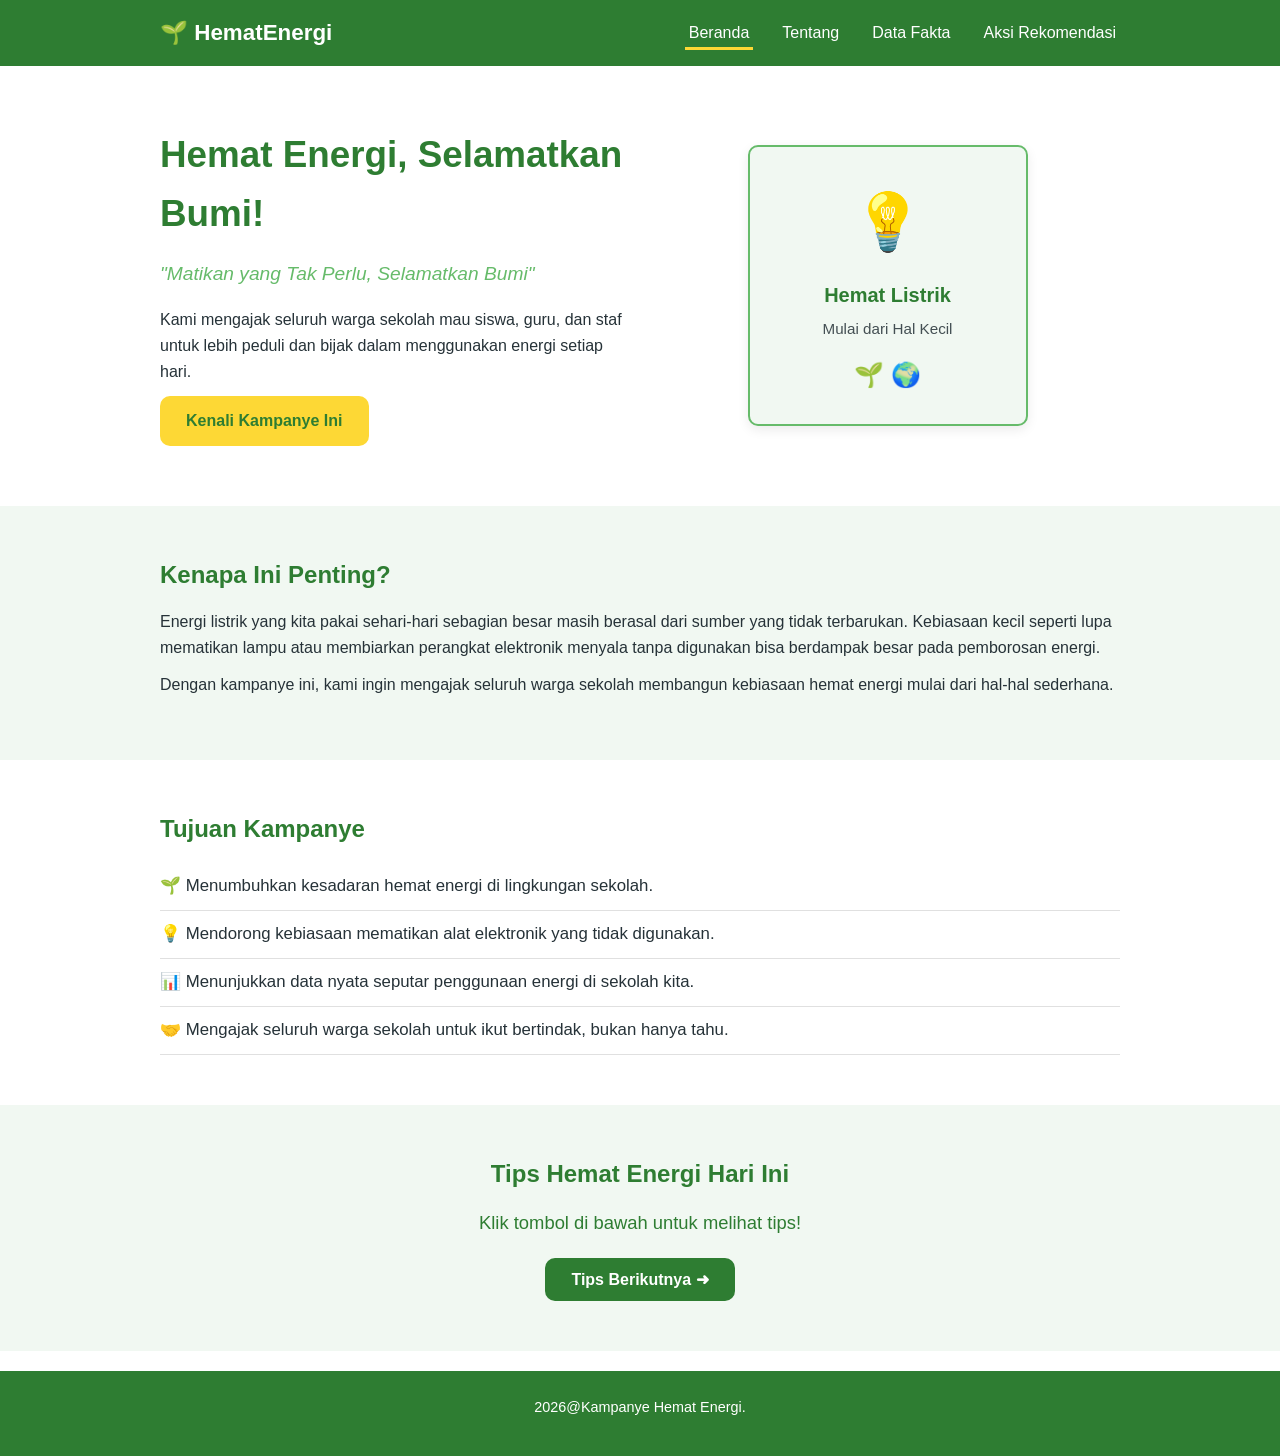
==== index.html @ 81aa2eb5 "fisrt commit" ====
<!DOCTYPE html>
<html lang="id">

<head>
    <meta charset="UTF-8">
    <meta name="viewport" content="width=device-width, initial-scale=1.0">
    <title>Hemat Energi, Selamatkan Bumi! | Beranda</title>
    <link rel="stylesheet" href="css/style.css">
</head>

<body>

    <header class="site-header">
        <div class="container header-inner">
            <a href="index.html" class="logo">🌱 HematEnergi</a>

            <button id="menuButton" class="menu-toggle" aria-label="Buka menu navigasi">
                ☰
            </button>

            <nav id="mainNav" class="main-nav">
                <ul>
                    <li><a href="index.html" class="active">Beranda</a></li>
                    <li><a href="tentang.html">Tentang</a></li>
                    <li><a href="#">Data Fakta</a></li>
                    <li><a href="#">Aksi Rekomendasi</a></li>
                </ul>
            </nav>
        </div>
    </header>

    <section class="hero container">
        <div class="hero-text">
            <h1>Hemat Energi, Selamatkan Bumi!</h1>
            <p class="tagline">"Matikan yang Tak Perlu, Selamatkan Bumi"</p>
            <p>
                Kami mengajak seluruh warga sekolah mau siswa, guru, dan staf 
                untuk lebih peduli dan bijak dalam menggunakan energi setiap hari.
            </p>
            <a href="tentang.html" class="btn-primary">Kenali Kampanye Ini</a>
        </div>

        <div class="hero-image">
            <div class="hero-badge-box">
                <div class="badge-icon">💡</div>
                <div class="badge-content">
                    <span class="badge-title">Hemat Listrik</span>
                    <span class="badge-sub">Mulai dari Hal Kecil</span>
                </div>
                <div class="badge-decoration">🌱 🌍</div>
            </div>
        </div>
    </section>

    <section class="section-block alt-bg">
        <div class="container">
            <h2>Kenapa Ini Penting?</h2>
            <p>
                Energi listrik yang kita pakai sehari-hari sebagian besar masih berasal dari
                sumber yang tidak terbarukan. Kebiasaan kecil seperti lupa mematikan lampu
                atau membiarkan perangkat elektronik menyala tanpa digunakan bisa berdampak
                besar pada pemborosan energi.
            </p>
            <p>
                Dengan kampanye ini, kami ingin mengajak seluruh warga sekolah membangun
                kebiasaan hemat energi mulai dari hal-hal sederhana.
            </p>
        </div>
    </section>

    <!-- Bagian Tujuan Kampanye -->
    <section class="section-block">
        <div class="container">
            <h2>Tujuan Kampanye</h2>
            <ul class="goal-list">
                <li>🌱 Menumbuhkan kesadaran hemat energi di lingkungan sekolah.</li>
                <li>💡 Mendorong kebiasaan mematikan alat elektronik yang tidak digunakan.</li>
                <li>📊 Menunjukkan data nyata seputar penggunaan energi di sekolah kita.</li>
                <li>🤝 Mengajak seluruh warga sekolah untuk ikut bertindak, bukan hanya tahu.</li>
            </ul>
        </div>
    </section>

    <section class="section-block alt-bg tips-section">
        <div class="container">
            <h2>Tips Hemat Energi Hari Ini</h2>
            <p id="tipText" class="tip-text">Klik tombol di bawah untuk melihat tips!</p>
            <button id="tipButton" class="btn-secondary">Tips Berikutnya ➜</button>
        </div>
    </section>


    <footer class="site-footer">
        <div class="container">
            <p><span id="currentYear"></span>@Kampanye Hemat Energi.</p>
        </div>
    </footer>

    <script src="js/script.js"></script>
</body>

</html>
---- css/style.css ----
:root {
  --color-primary: #2e7d32;
  --color-secondary: #66bb6a;
  --color-accent: #fdd835;
  --color-text: #263238;
  --color-bg: #ffffff;
  --color-bg-alt: #f1f8f2;
  --radius: 10px;
}

* {
  margin: 0;
  padding: 0;
  box-sizing: border-box;
}

body {
  font-family: 'Segoe UI', Verdana, Arial, sans-serif;
  color: var(--color-text);
  background-color: var(--color-bg);
  line-height: 1.6;
  transition: opacity 0.3s ease;
  animation: fadeIn 0.4s ease-in;
}

@keyframes fadeIn {
  from { opacity: 0; }
  to   { opacity: 1; }
}

body.fade-out {
  opacity: 0;
}

.container {
  max-width: 1000px;
  margin: 0 auto;
  padding: 0 20px;
}

h1, h2, h3 {
  color: var(--color-primary);
  margin-bottom: 15px;
}

p {
  margin-bottom: 12px;
}

a {
  color: var(--color-primary);
  text-decoration: none;
}

.site-header {
  background-color: var(--color-primary);
  padding: 15px 0;
  position: sticky;
  top: 0;
  z-index: 10;
}

.header-inner {
  display: flex;
  align-items: center;
  justify-content: space-between;
}

.logo {
  color: #ffffff;
  font-size: 1.4rem;
  font-weight: bold;
}

.main-nav ul {
  list-style: none;
  display: flex;
  gap: 25px;
}

.main-nav a {
  color: #ffffff;
  font-weight: 500;
  padding: 6px 4px;
  border-bottom: 3px solid transparent;
  transition: border-color 0.2s ease;
}

.main-nav a.active {
  border-bottom: 3px solid var(--color-accent);
}

.main-nav a:hover {
  border-bottom: 3px solid var(--color-accent);
}

.main-nav a.disabled {
  opacity: 0.5;
  cursor: not-allowed;
}

.menu-toggle {
  display: none;
  background: none;
  border: none;
  color: #ffffff;
  font-size: 1.6rem;
  cursor: pointer;
}

.btn-primary,
.btn-secondary {
  display: inline-block;
  padding: 12px 26px;
  border-radius: var(--radius);
  font-weight: bold;
  border: none;
  cursor: pointer;
  font-size: 1rem;
}

.btn-primary {
  background-color: var(--color-accent);
  color: var(--color-primary);
}

.btn-primary:hover {
  background-color: #fbc02d;
}

.btn-secondary {
  background-color: var(--color-primary);
  color: #ffffff;
}

.btn-secondary:hover {
  background-color: #1b5e20;
}

.hero {
  display: flex;
  align-items: center;
  justify-content: space-between;
  gap: 30px;
  padding: 60px 20px;
  flex-wrap: wrap;
}

.hero-text {
  flex: 1;
  min-width: 280px;
}

.hero-text h1 {
  font-size: 2.3rem;
}

.tagline {
  font-size: 1.2rem;
  font-style: italic;
  color: var(--color-secondary);
  margin-bottom: 18px;
}

.hero-image {
  flex: 1;
  min-width: 260px;
  display: flex;
  justify-content: center;
}

.hero-badge-box {
  background-color: var(--color-bg-alt);
  border: 2px solid var(--color-secondary);
  border-radius: var(--radius);
  padding: 30px 20px;
  text-align: center;
  box-shadow: 0 4px 12px rgba(0, 0, 0, 0.08);
  width: 100%;
  max-width: 280px;
}

.badge-icon {
  font-size: 3.5rem;
  margin-bottom: 12px;
}

.badge-title {
  display: block;
  font-size: 1.25rem;
  font-weight: bold;
  color: var(--color-primary);
  margin-bottom: 6px;
}

.badge-sub {
  display: block;
  font-size: 0.95rem;
  color: var(--color-text);
  opacity: 0.85;
}

.badge-decoration {
  font-size: 1.5rem;
  margin-top: 15px;
}

.section-block {
  padding: 50px 0;
}

.alt-bg {
  background-color: var(--color-bg-alt);
}

.page-title {
  background-color: var(--color-bg-alt);
  text-align: center;
}

.goal-list {
  list-style: none;
}

.goal-list li {
  padding: 10px 0;
  font-size: 1.05rem;
  border-bottom: 1px solid #e0e0e0;
}

.tips-section {
  text-align: center;
}

.tip-text {
  font-size: 1.15rem;
  font-weight: 500;
  min-height: 30px;
  margin-bottom: 20px;
  color: var(--color-primary);
}

.teaser {
  text-align: center;
}

.teaser-cards {
  display: flex;
  gap: 20px;
  justify-content: center;
  flex-wrap: wrap;
  margin-top: 25px;
}

.teaser-card {
  background-color: var(--color-bg-alt);
  border: 2px dashed var(--color-secondary);
  border-radius: var(--radius);
  padding: 25px;
  width: 260px;
}

.identity-table {
  width: 100%;
  border-collapse: collapse;
  margin-top: 10px;
}

.identity-table th,
.identity-table td {
  text-align: left;
  padding: 12px;
  border: 1px solid #dcdcdc;
}

.identity-table th {
  background-color: var(--color-bg-alt);
  width: 220px;
}

.site-footer {
  background-color: var(--color-primary);
  color: #ffffff;
  text-align: center;
  padding: 25px 0;
  margin-top: 20px;
  font-size: 0.9rem;
}

.site-footer a {
  color: var(--color-accent);
}

@media (max-width: 768px) {
  .menu-toggle {
    display: block;
  }

  .main-nav {
    width: 100%;
    display: none;
  }

  .main-nav.nav-open {
    display: block;
  }

  .main-nav ul {
    flex-direction: column;
    gap: 0;
    margin-top: 15px;
  }

  .main-nav li {
    border-top: 1px solid rgba(255, 255, 255, 0.2);
  }

  .main-nav a {
    display: block;
    padding: 12px 4px;
  }

  .hero {
    text-align: center;
    flex-direction: column-reverse;
  }
}
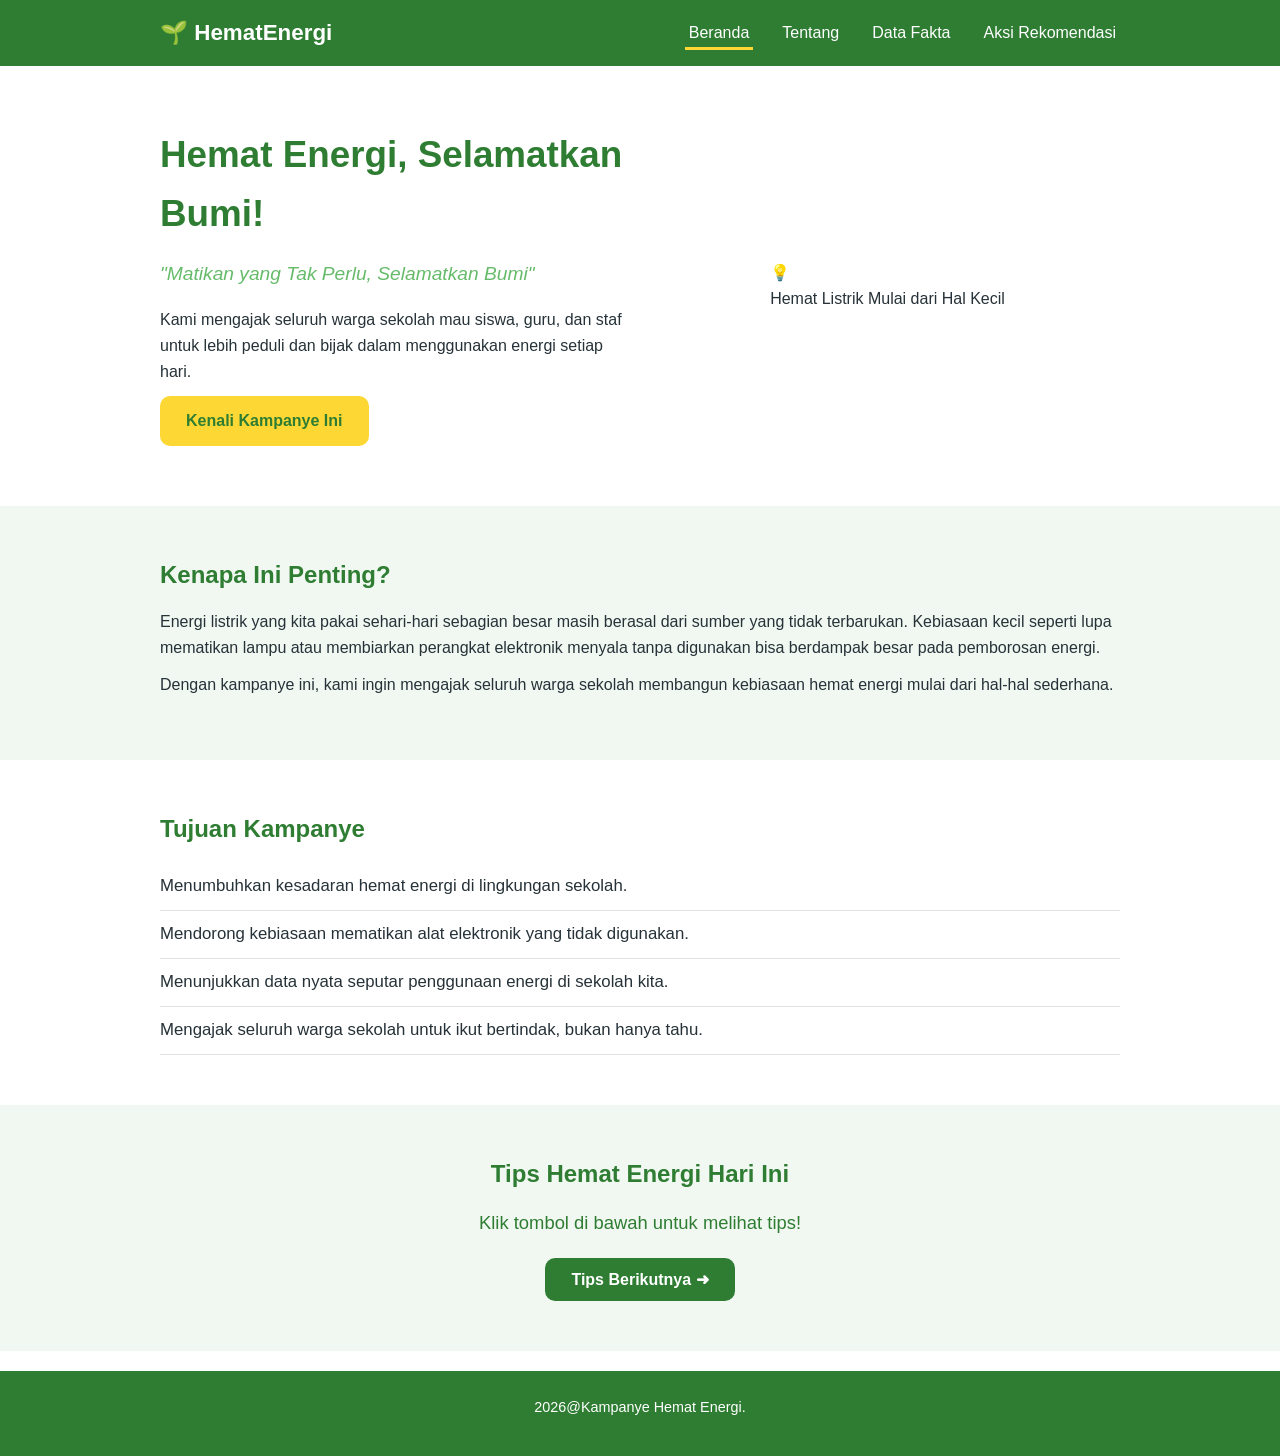
==== commit aef8c951: "Update semua file proyek" ====
--- a/index.html
+++ b/index.html
@@ -47,7 +47,7 @@
                     <span class="badge-title">Hemat Listrik</span>
                     <span class="badge-sub">Mulai dari Hal Kecil</span>
                 </div>
-                <div class="badge-decoration">🌱 🌍</div>
+                <div class="badge-decoration"></div>
             </div>
         </div>
     </section>
@@ -73,10 +73,10 @@
         <div class="container">
             <h2>Tujuan Kampanye</h2>
             <ul class="goal-list">
-                <li>🌱 Menumbuhkan kesadaran hemat energi di lingkungan sekolah.</li>
-                <li>💡 Mendorong kebiasaan mematikan alat elektronik yang tidak digunakan.</li>
-                <li>📊 Menunjukkan data nyata seputar penggunaan energi di sekolah kita.</li>
-                <li>🤝 Mengajak seluruh warga sekolah untuk ikut bertindak, bukan hanya tahu.</li>
+                <li> Menumbuhkan kesadaran hemat energi di lingkungan sekolah.</li>
+                <li> Mendorong kebiasaan mematikan alat elektronik yang tidak digunakan.</li>
+                <li> Menunjukkan data nyata seputar penggunaan energi di sekolah kita.</li>
+                <li> Mengajak seluruh warga sekolah untuk ikut bertindak, bukan hanya tahu.</li>
             </ul>
         </div>
     </section>
--- a/css/style.css
+++ b/css/style.css
@@ -169,42 +169,6 @@
   justify-content: center;
 }
 
-.hero-badge-box {
-  background-color: var(--color-bg-alt);
-  border: 2px solid var(--color-secondary);
-  border-radius: var(--radius);
-  padding: 30px 20px;
-  text-align: center;
-  box-shadow: 0 4px 12px rgba(0, 0, 0, 0.08);
-  width: 100%;
-  max-width: 280px;
-}
-
-.badge-icon {
-  font-size: 3.5rem;
-  margin-bottom: 12px;
-}
-
-.badge-title {
-  display: block;
-  font-size: 1.25rem;
-  font-weight: bold;
-  color: var(--color-primary);
-  margin-bottom: 6px;
-}
-
-.badge-sub {
-  display: block;
-  font-size: 0.95rem;
-  color: var(--color-text);
-  opacity: 0.85;
-}
-
-.badge-decoration {
-  font-size: 1.5rem;
-  margin-top: 15px;
-}
-
 .section-block {
   padding: 50px 0;
 }
@@ -296,8 +260,13 @@
     display: block;
   }
 
+  .header-inner {
+    flex-wrap: wrap;
+  }
+
   .main-nav {
     width: 100%;
+    order: 3;
     display: none;
   }
 
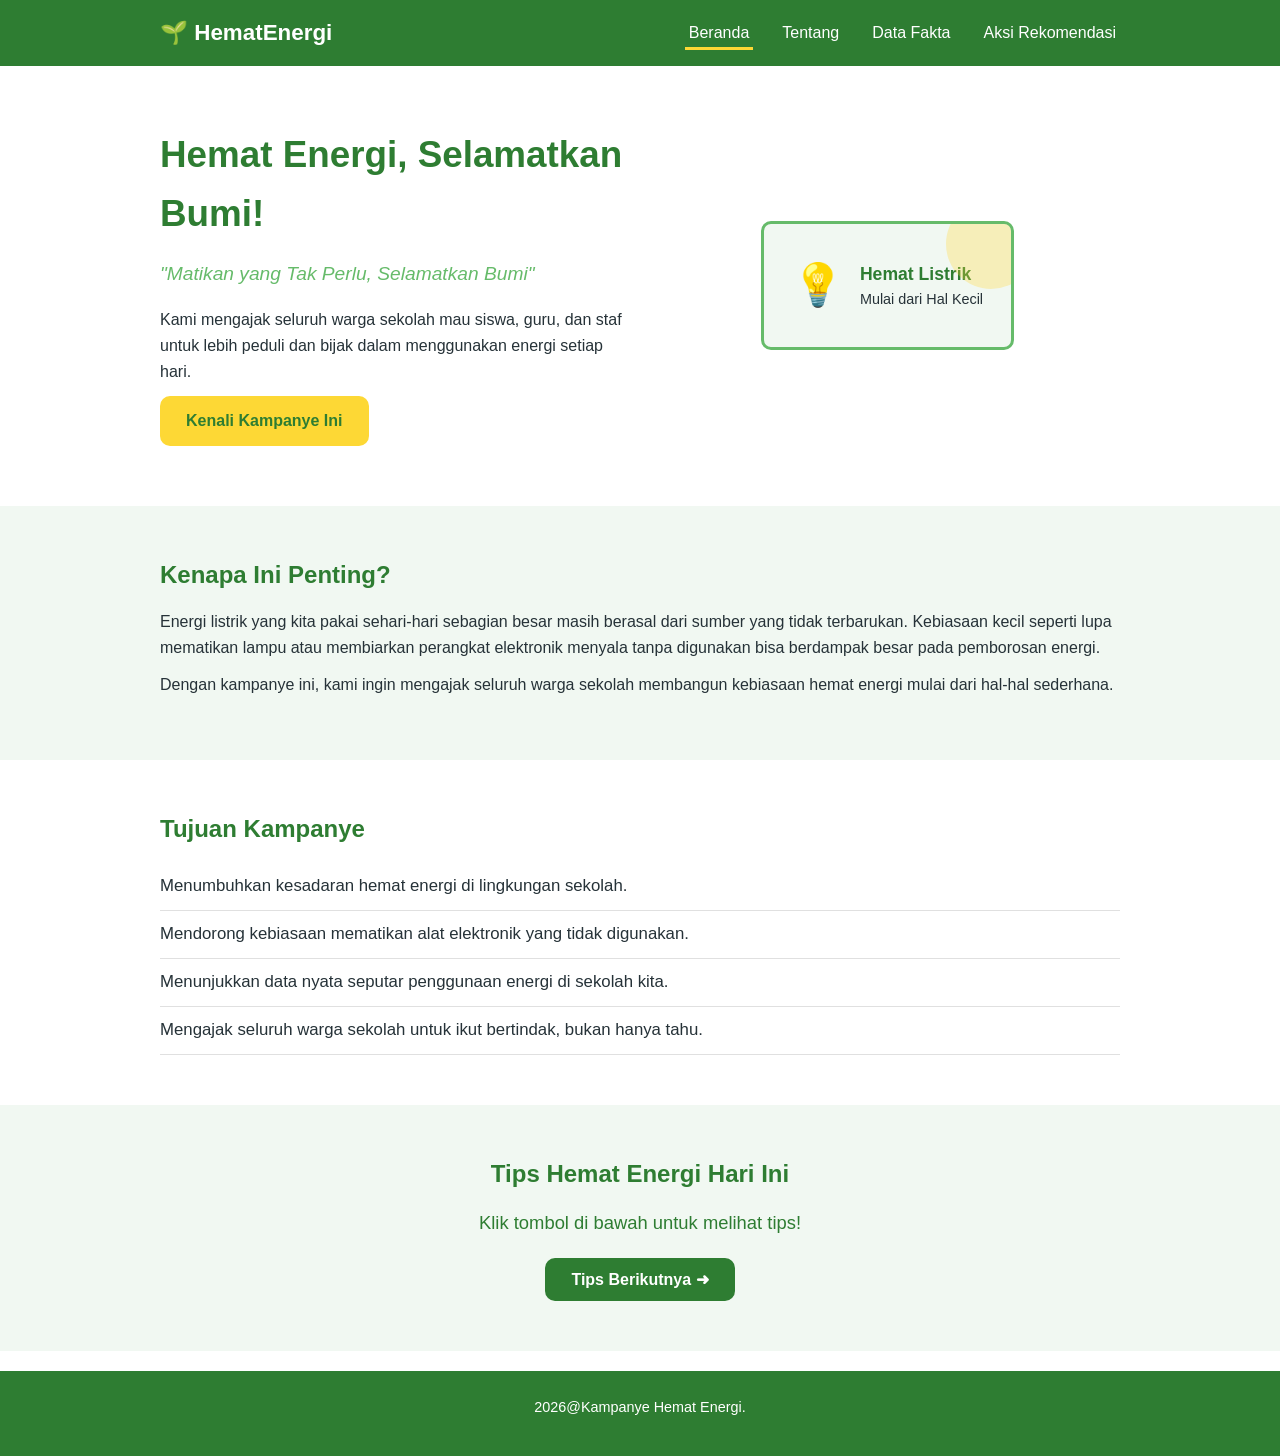
==== commit 28f89912: "Update semua file proyek" ====
--- a/index.html
+++ b/index.html
@@ -34,7 +34,7 @@
             <h1>Hemat Energi, Selamatkan Bumi!</h1>
             <p class="tagline">"Matikan yang Tak Perlu, Selamatkan Bumi"</p>
             <p>
-                Kami mengajak seluruh warga sekolah mau siswa, guru, dan staf 
+                Kami mengajak seluruh warga sekolah mau siswa, guru, dan staf
                 untuk lebih peduli dan bijak dalam menggunakan energi setiap hari.
             </p>
             <a href="tentang.html" class="btn-primary">Kenali Kampanye Ini</a>
--- a/css/style.css
+++ b/css/style.css
@@ -19,17 +19,6 @@
   color: var(--color-text);
   background-color: var(--color-bg);
   line-height: 1.6;
-  transition: opacity 0.3s ease;
-  animation: fadeIn 0.4s ease-in;
-}
-
-@keyframes fadeIn {
-  from { opacity: 0; }
-  to   { opacity: 1; }
-}
-
-body.fade-out {
-  opacity: 0;
 }
 
 .container {
@@ -92,11 +81,6 @@
 
 .main-nav a:hover {
   border-bottom: 3px solid var(--color-accent);
-}
-
-.main-nav a.disabled {
-  opacity: 0.5;
-  cursor: not-allowed;
 }
 
 .menu-toggle {
@@ -169,6 +153,50 @@
   justify-content: center;
 }
 
+.hero-badge-box {
+  position: relative;
+  display: flex;
+  align-items: center;
+  gap: 16px;
+  max-width: 300px;
+  padding: 28px;
+  background-color: var(--color-bg-alt);
+  border: 3px solid var(--color-secondary);
+  border-radius: var(--radius);
+  overflow: hidden;
+}
+
+.badge-icon {
+  font-size: 2.6rem;
+}
+
+.badge-content {
+  display: flex;
+  flex-direction: column;
+}
+
+.badge-title {
+  font-weight: bold;
+  color: var(--color-primary);
+  font-size: 1.1rem;
+}
+
+.badge-sub {
+  font-size: 0.9rem;
+  color: var(--color-text);
+}
+
+.badge-decoration {
+  position: absolute;
+  top: -25px;
+  right: -25px;
+  width: 90px;
+  height: 90px;
+  border-radius: 50%;
+  background-color: var(--color-accent);
+  opacity: 0.3;
+}
+
 .section-block {
   padding: 50px 0;
 }
@@ -204,26 +232,6 @@
   color: var(--color-primary);
 }
 
-.teaser {
-  text-align: center;
-}
-
-.teaser-cards {
-  display: flex;
-  gap: 20px;
-  justify-content: center;
-  flex-wrap: wrap;
-  margin-top: 25px;
-}
-
-.teaser-card {
-  background-color: var(--color-bg-alt);
-  border: 2px dashed var(--color-secondary);
-  border-radius: var(--radius);
-  padding: 25px;
-  width: 260px;
-}
-
 .identity-table {
   width: 100%;
   border-collapse: collapse;
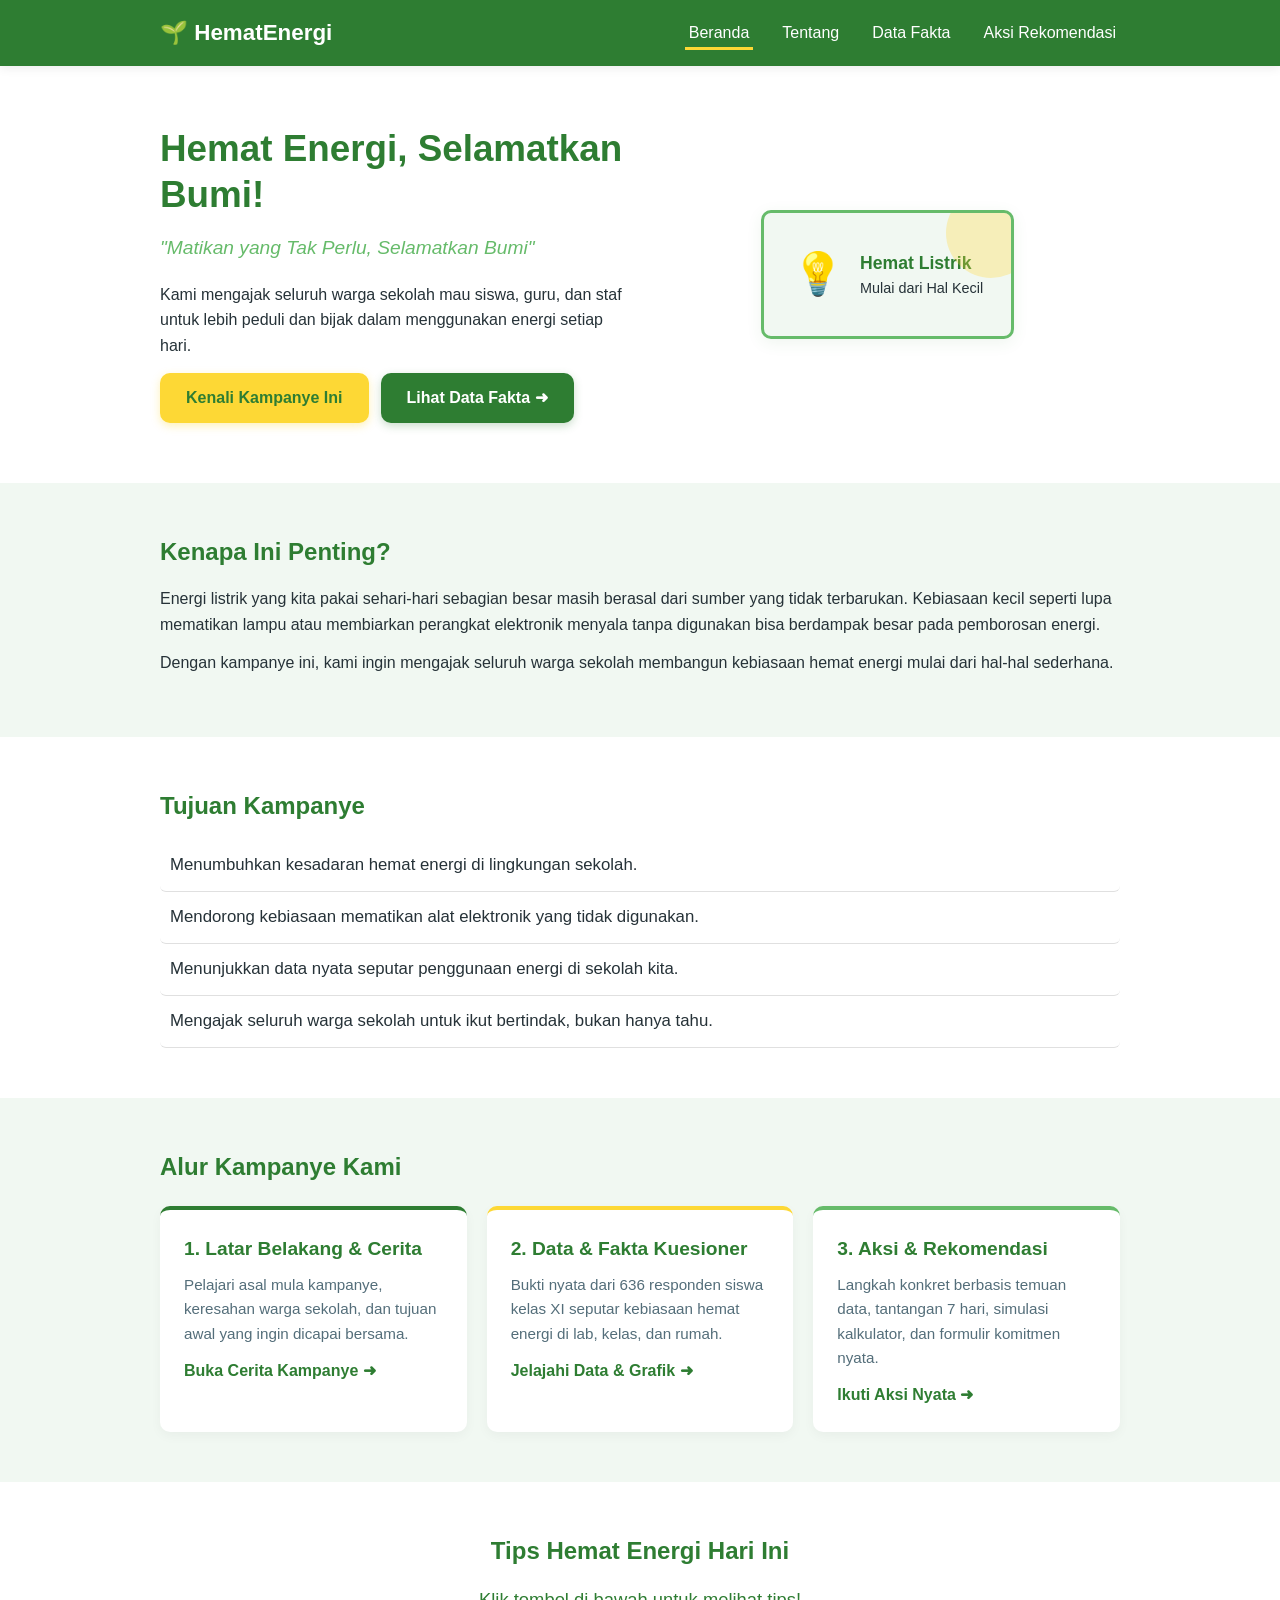
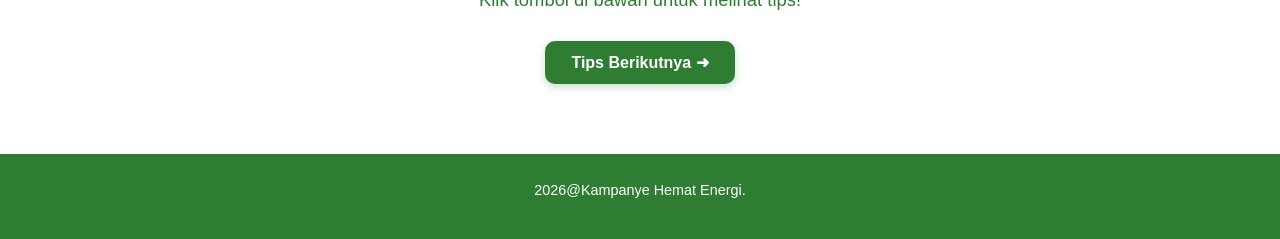
==== commit 8c69aa35: "feat: Selesaikan seluruh checklist Fase 3 dan fitur pengembangan lanjutan" ====
--- a/index.html
+++ b/index.html
@@ -22,8 +22,8 @@
                 <ul>
                     <li><a href="index.html" class="active">Beranda</a></li>
                     <li><a href="tentang.html">Tentang</a></li>
-                    <li><a href="#">Data Fakta</a></li>
-                    <li><a href="#">Aksi Rekomendasi</a></li>
+                    <li><a href="dataFakta.html">Data Fakta</a></li>
+                    <li><a href="aksi.html">Aksi Rekomendasi</a></li>
                 </ul>
             </nav>
         </div>
@@ -37,7 +37,10 @@
                 Kami mengajak seluruh warga sekolah mau siswa, guru, dan staf
                 untuk lebih peduli dan bijak dalam menggunakan energi setiap hari.
             </p>
-            <a href="tentang.html" class="btn-primary">Kenali Kampanye Ini</a>
+            <div style="display: flex; gap: 12px; flex-wrap: wrap; margin-top: 15px;">
+                <a href="tentang.html" class="btn-primary">Kenali Kampanye Ini</a>
+                <a href="dataFakta.html" class="btn-secondary">Lihat Data Fakta ➜</a>
+            </div>
         </div>
 
         <div class="hero-image">
@@ -68,7 +71,6 @@
         </div>
     </section>
 
-    <!-- Bagian Tujuan Kampanye -->
     <section class="section-block">
         <div class="container">
             <h2>Tujuan Kampanye</h2>
@@ -81,14 +83,36 @@
         </div>
     </section>
 
-    <section class="section-block alt-bg tips-section">
+    <section class="section-block alt-bg">
+        <div class="container">
+            <h2>Alur Kampanye Kami</h2>
+            <div style="display: grid; grid-template-columns: repeat(auto-fit, minmax(260px, 1fr)); gap: 20px; margin-top: 20px;">
+                <div style="background: #ffffff; padding: 24px; border-radius: var(--radius); border-top: 4px solid var(--color-primary); box-shadow: 0 4px 12px rgba(0,0,0,0.04);">
+                    <h3 style="font-size: 1.2rem; margin-bottom: 8px;">1. Latar Belakang &amp; Cerita</h3>
+                    <p style="font-size: 0.95rem; color: #546e7a;">Pelajari asal mula kampanye, keresahan warga sekolah, dan tujuan awal yang ingin dicapai bersama.</p>
+                    <a href="tentang.html" style="font-weight: bold; color: var(--color-primary);">Buka Cerita Kampanye ➜</a>
+                </div>
+                <div style="background: #ffffff; padding: 24px; border-radius: var(--radius); border-top: 4px solid var(--color-accent); box-shadow: 0 4px 12px rgba(0,0,0,0.04);">
+                    <h3 style="font-size: 1.2rem; margin-bottom: 8px;">2. Data &amp; Fakta Kuesioner</h3>
+                    <p style="font-size: 0.95rem; color: #546e7a;">Bukti nyata dari 636 responden siswa kelas XI seputar kebiasaan hemat energi di lab, kelas, dan rumah.</p>
+                    <a href="dataFakta.html" style="font-weight: bold; color: var(--color-primary);">Jelajahi Data &amp; Grafik ➜</a>
+                </div>
+                <div style="background: #ffffff; padding: 24px; border-radius: var(--radius); border-top: 4px solid var(--color-secondary); box-shadow: 0 4px 12px rgba(0,0,0,0.04);">
+                    <h3 style="font-size: 1.2rem; margin-bottom: 8px;">3. Aksi &amp; Rekomendasi</h3>
+                    <p style="font-size: 0.95rem; color: #546e7a;">Langkah konkret berbasis temuan data, tantangan 7 hari, simulasi kalkulator, dan formulir komitmen nyata.</p>
+                    <a href="aksi.html" style="font-weight: bold; color: var(--color-primary);">Ikuti Aksi Nyata ➜</a>
+                </div>
+            </div>
+        </div>
+    </section>
+
+    <section class="section-block tips-section">
         <div class="container">
             <h2>Tips Hemat Energi Hari Ini</h2>
             <p id="tipText" class="tip-text">Klik tombol di bawah untuk melihat tips!</p>
             <button id="tipButton" class="btn-secondary">Tips Berikutnya ➜</button>
         </div>
     </section>
-
 
     <footer class="site-footer">
         <div class="container">
@@ -99,4 +123,4 @@
     <script src="js/script.js"></script>
 </body>
 
-</html>+</html>
--- a/css/style.css
+++ b/css/style.css
@@ -6,12 +6,17 @@
   --color-bg: #ffffff;
   --color-bg-alt: #f1f8f2;
   --radius: 10px;
+  --transition-smooth: all 0.25s cubic-bezier(0.4, 0, 0.2, 1);
 }
 
 * {
   margin: 0;
   padding: 0;
   box-sizing: border-box;
+}
+
+html {
+  scroll-behavior: smooth;
 }
 
 body {
@@ -30,6 +35,7 @@
 h1, h2, h3 {
   color: var(--color-primary);
   margin-bottom: 15px;
+  transition: color 0.2s ease;
 }
 
 p {
@@ -39,6 +45,7 @@
 a {
   color: var(--color-primary);
   text-decoration: none;
+  transition: color 0.2s ease, opacity 0.2s ease;
 }
 
 .site-header {
@@ -46,7 +53,9 @@
   padding: 15px 0;
   position: sticky;
   top: 0;
-  z-index: 10;
+  z-index: 100;
+  box-shadow: 0 2px 10px rgba(0, 0, 0, 0.08);
+  transition: background-color 0.3s ease;
 }
 
 .header-inner {
@@ -59,6 +68,14 @@
   color: #ffffff;
   font-size: 1.4rem;
   font-weight: bold;
+  display: inline-flex;
+  align-items: center;
+  gap: 6px;
+  transition: transform 0.25s ease;
+}
+
+.logo:hover {
+  transform: scale(1.03);
 }
 
 .main-nav ul {
@@ -72,7 +89,7 @@
   font-weight: 500;
   padding: 6px 4px;
   border-bottom: 3px solid transparent;
-  transition: border-color 0.2s ease;
+  transition: border-color 0.25s ease, opacity 0.2s ease;
 }
 
 .main-nav a.active {
@@ -81,6 +98,7 @@
 
 .main-nav a:hover {
   border-bottom: 3px solid var(--color-accent);
+  opacity: 0.95;
 }
 
 .menu-toggle {
@@ -90,6 +108,11 @@
   color: #ffffff;
   font-size: 1.6rem;
   cursor: pointer;
+  transition: transform 0.2s ease;
+}
+
+.menu-toggle:active {
+  transform: scale(0.92);
 }
 
 .btn-primary,
@@ -101,24 +124,44 @@
   border: none;
   cursor: pointer;
   font-size: 1rem;
+  text-decoration: none;
+  transition: transform 0.25s cubic-bezier(0.34, 1.56, 0.64, 1), 
+              background-color 0.2s ease, 
+              box-shadow 0.25s ease;
 }
 
 .btn-primary {
   background-color: var(--color-accent);
   color: var(--color-primary);
+  box-shadow: 0 3px 8px rgba(253, 216, 53, 0.35);
 }
 
 .btn-primary:hover {
   background-color: #fbc02d;
+  transform: translateY(-2px);
+  box-shadow: 0 6px 16px rgba(253, 216, 53, 0.45);
+}
+
+.btn-primary:active {
+  transform: translateY(0);
+  box-shadow: 0 2px 6px rgba(253, 216, 53, 0.3);
 }
 
 .btn-secondary {
   background-color: var(--color-primary);
   color: #ffffff;
+  box-shadow: 0 3px 8px rgba(46, 125, 50, 0.25);
 }
 
 .btn-secondary:hover {
   background-color: #1b5e20;
+  transform: translateY(-2px);
+  box-shadow: 0 6px 16px rgba(46, 125, 50, 0.35);
+}
+
+.btn-secondary:active {
+  transform: translateY(0);
+  box-shadow: 0 2px 6px rgba(46, 125, 50, 0.2);
 }
 
 .hero {
@@ -137,6 +180,7 @@
 
 .hero-text h1 {
   font-size: 2.3rem;
+  line-height: 1.25;
 }
 
 .tagline {
@@ -164,10 +208,33 @@
   border: 3px solid var(--color-secondary);
   border-radius: var(--radius);
   overflow: hidden;
+  box-shadow: 0 4px 16px rgba(46, 125, 50, 0.08);
+  transition: transform 0.3s cubic-bezier(0.34, 1.56, 0.64, 1), box-shadow 0.3s ease;
+  animation: floatBadge 4.5s ease-in-out infinite alternate;
+}
+
+.hero-badge-box:hover {
+  transform: translateY(-5px) scale(1.02);
+  box-shadow: 0 10px 24px rgba(46, 125, 50, 0.16);
+}
+
+@keyframes floatBadge {
+  0% {
+    transform: translateY(0);
+  }
+  100% {
+    transform: translateY(-6px);
+  }
 }
 
 .badge-icon {
   font-size: 2.6rem;
+  display: inline-block;
+  transition: transform 0.3s cubic-bezier(0.34, 1.56, 0.64, 1);
+}
+
+.hero-badge-box:hover .badge-icon {
+  transform: scale(1.15) rotate(8deg);
 }
 
 .badge-content {
@@ -195,6 +262,11 @@
   border-radius: 50%;
   background-color: var(--color-accent);
   opacity: 0.3;
+  transition: transform 0.4s ease;
+}
+
+.hero-badge-box:hover .badge-decoration {
+  transform: scale(1.2);
 }
 
 .section-block {
@@ -215,9 +287,17 @@
 }
 
 .goal-list li {
-  padding: 10px 0;
+  padding: 12px 10px;
   font-size: 1.05rem;
   border-bottom: 1px solid #e0e0e0;
+  border-radius: 6px;
+  transition: background-color 0.2s ease, transform 0.2s ease, padding-left 0.2s ease;
+}
+
+.goal-list li:hover {
+  background-color: rgba(102, 187, 106, 0.08);
+  padding-left: 16px;
+  transform: translateX(4px);
 }
 
 .tips-section {
@@ -227,27 +307,47 @@
 .tip-text {
   font-size: 1.15rem;
   font-weight: 500;
-  min-height: 30px;
+  min-height: 36px;
   margin-bottom: 20px;
   color: var(--color-primary);
+  transition: opacity 0.25s ease, transform 0.25s ease;
 }
 
 .identity-table {
   width: 100%;
   border-collapse: collapse;
   margin-top: 10px;
+  border-radius: var(--radius);
+  overflow: hidden;
 }
 
 .identity-table th,
 .identity-table td {
   text-align: left;
-  padding: 12px;
+  padding: 12px 16px;
   border: 1px solid #dcdcdc;
+  transition: background-color 0.2s ease;
 }
 
 .identity-table th {
   background-color: var(--color-bg-alt);
   width: 220px;
+}
+
+.identity-table tr:hover td {
+  background-color: rgba(241, 248, 242, 0.5);
+}
+
+.fade-in-section {
+  opacity: 0;
+  transform: translateY(16px);
+  transition: opacity 0.6s cubic-bezier(0.25, 1, 0.5, 1), transform 0.6s cubic-bezier(0.25, 1, 0.5, 1);
+  will-change: opacity, transform;
+}
+
+.fade-in-section.is-visible {
+  opacity: 1;
+  transform: translateY(0);
 }
 
 .site-footer {
@@ -276,10 +376,15 @@
     width: 100%;
     order: 3;
     display: none;
+    opacity: 0;
+    transform: translateY(-8px);
+    transition: opacity 0.25s ease, transform 0.25s ease;
   }
 
   .main-nav.nav-open {
     display: block;
+    opacity: 1;
+    transform: translateY(0);
   }
 
   .main-nav ul {
@@ -301,4 +406,16 @@
     text-align: center;
     flex-direction: column-reverse;
   }
-}+}
+
+@media (prefers-reduced-motion: reduce) {
+  *,
+  .fade-in-section,
+  .hero-badge-box,
+  .badge-icon {
+    animation: none !important;
+    transition: none !important;
+    transform: none !important;
+    opacity: 1 !important;
+  }
+}
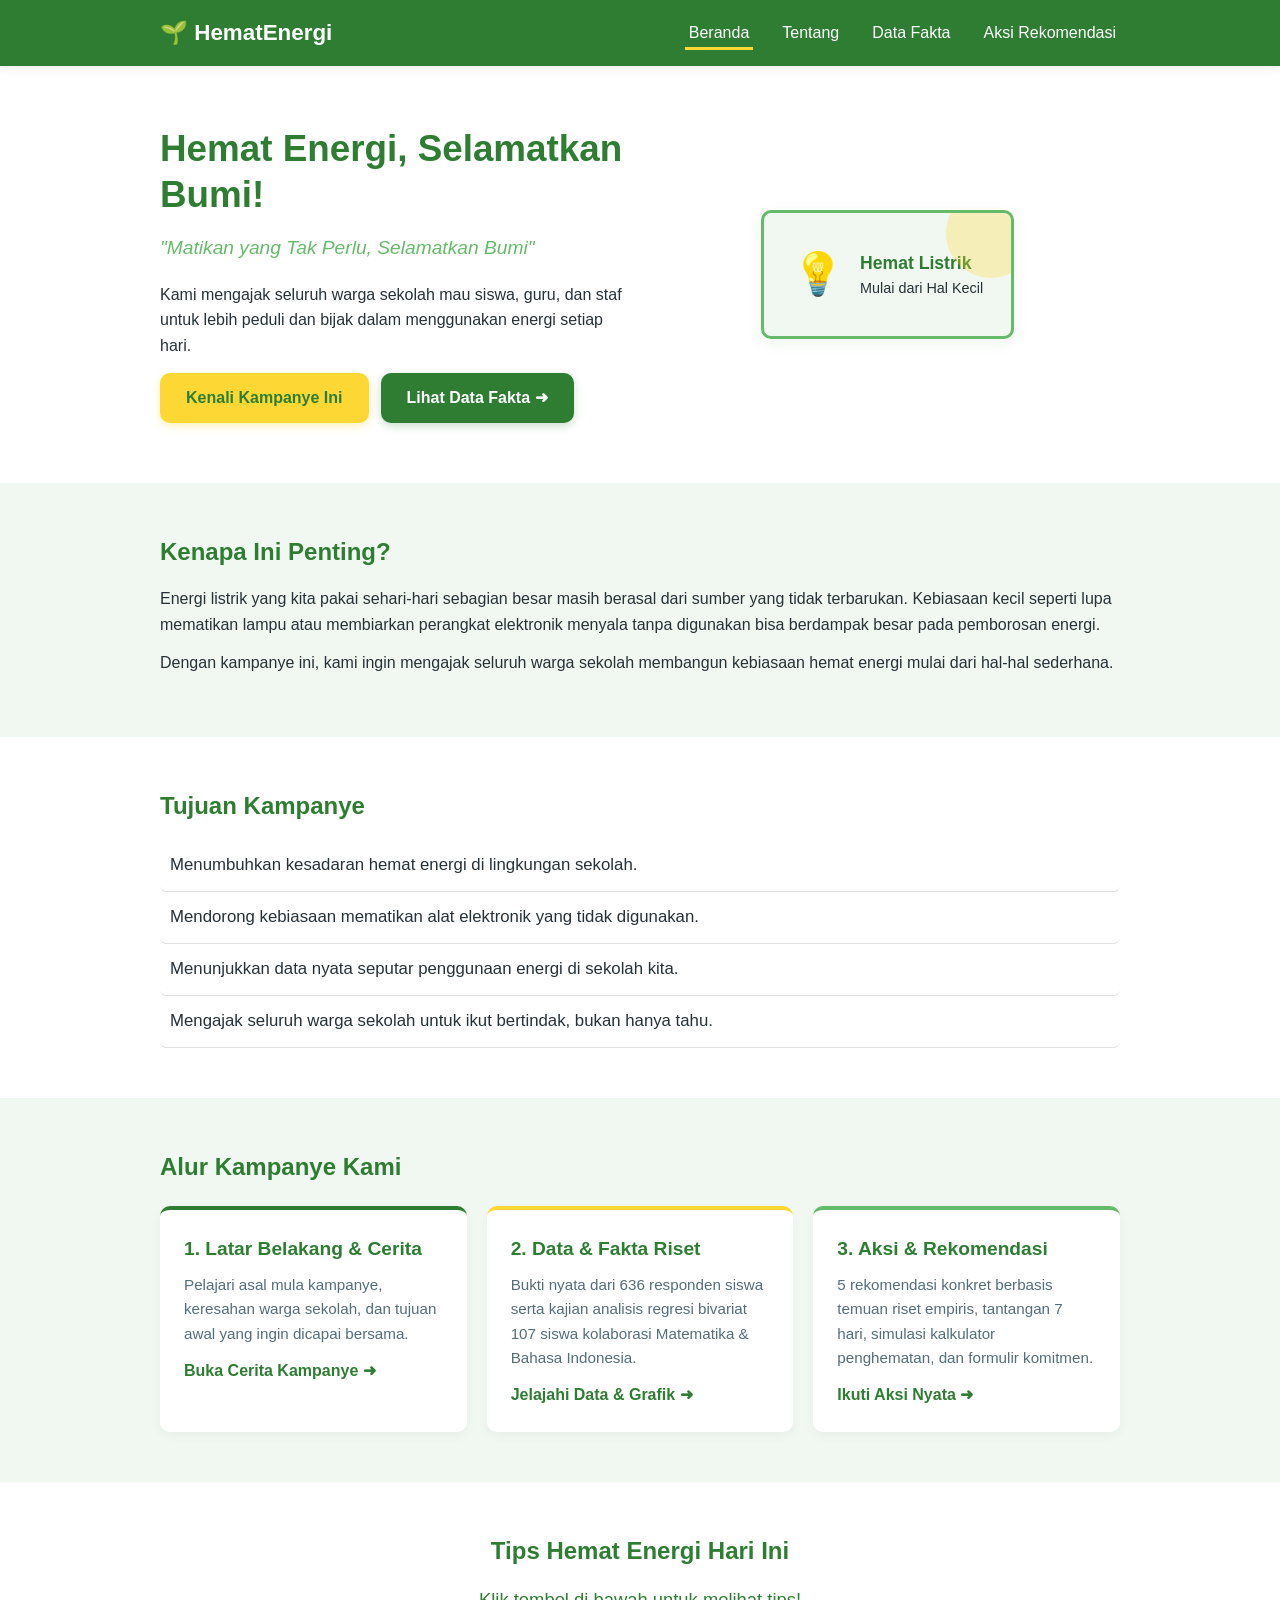
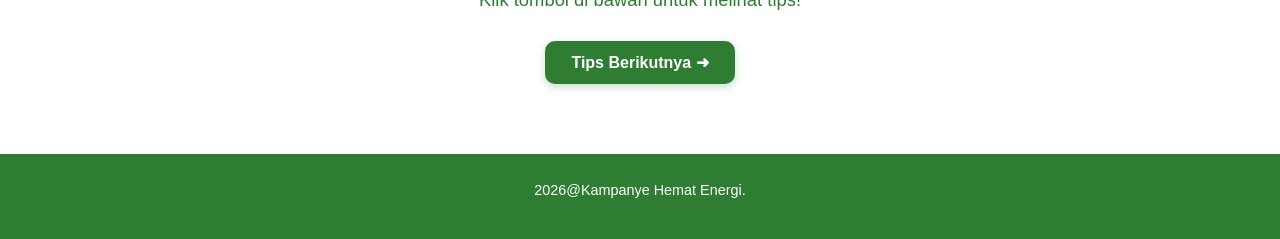
==== commit ad503c0c: "feat: Integrasikan hasil riset Inkolab Matematika Bivariat dan Makalah Bahasa Indonesia pada 5 rekom" ====
--- a/index.html
+++ b/index.html
@@ -93,13 +93,13 @@
                     <a href="tentang.html" style="font-weight: bold; color: var(--color-primary);">Buka Cerita Kampanye ➜</a>
                 </div>
                 <div style="background: #ffffff; padding: 24px; border-radius: var(--radius); border-top: 4px solid var(--color-accent); box-shadow: 0 4px 12px rgba(0,0,0,0.04);">
-                    <h3 style="font-size: 1.2rem; margin-bottom: 8px;">2. Data &amp; Fakta Kuesioner</h3>
-                    <p style="font-size: 0.95rem; color: #546e7a;">Bukti nyata dari 636 responden siswa kelas XI seputar kebiasaan hemat energi di lab, kelas, dan rumah.</p>
+                    <h3 style="font-size: 1.2rem; margin-bottom: 8px;">2. Data &amp; Fakta Riset</h3>
+                    <p style="font-size: 0.95rem; color: #546e7a;">Bukti nyata dari 636 responden siswa serta kajian analisis regresi bivariat 107 siswa kolaborasi Matematika &amp; Bahasa Indonesia.</p>
                     <a href="dataFakta.html" style="font-weight: bold; color: var(--color-primary);">Jelajahi Data &amp; Grafik ➜</a>
                 </div>
                 <div style="background: #ffffff; padding: 24px; border-radius: var(--radius); border-top: 4px solid var(--color-secondary); box-shadow: 0 4px 12px rgba(0,0,0,0.04);">
                     <h3 style="font-size: 1.2rem; margin-bottom: 8px;">3. Aksi &amp; Rekomendasi</h3>
-                    <p style="font-size: 0.95rem; color: #546e7a;">Langkah konkret berbasis temuan data, tantangan 7 hari, simulasi kalkulator, dan formulir komitmen nyata.</p>
+                    <p style="font-size: 0.95rem; color: #546e7a;">5 rekomendasi konkret berbasis temuan riset empiris, tantangan 7 hari, simulasi kalkulator penghematan, dan formulir komitmen.</p>
                     <a href="aksi.html" style="font-weight: bold; color: var(--color-primary);">Ikuti Aksi Nyata ➜</a>
                 </div>
             </div>
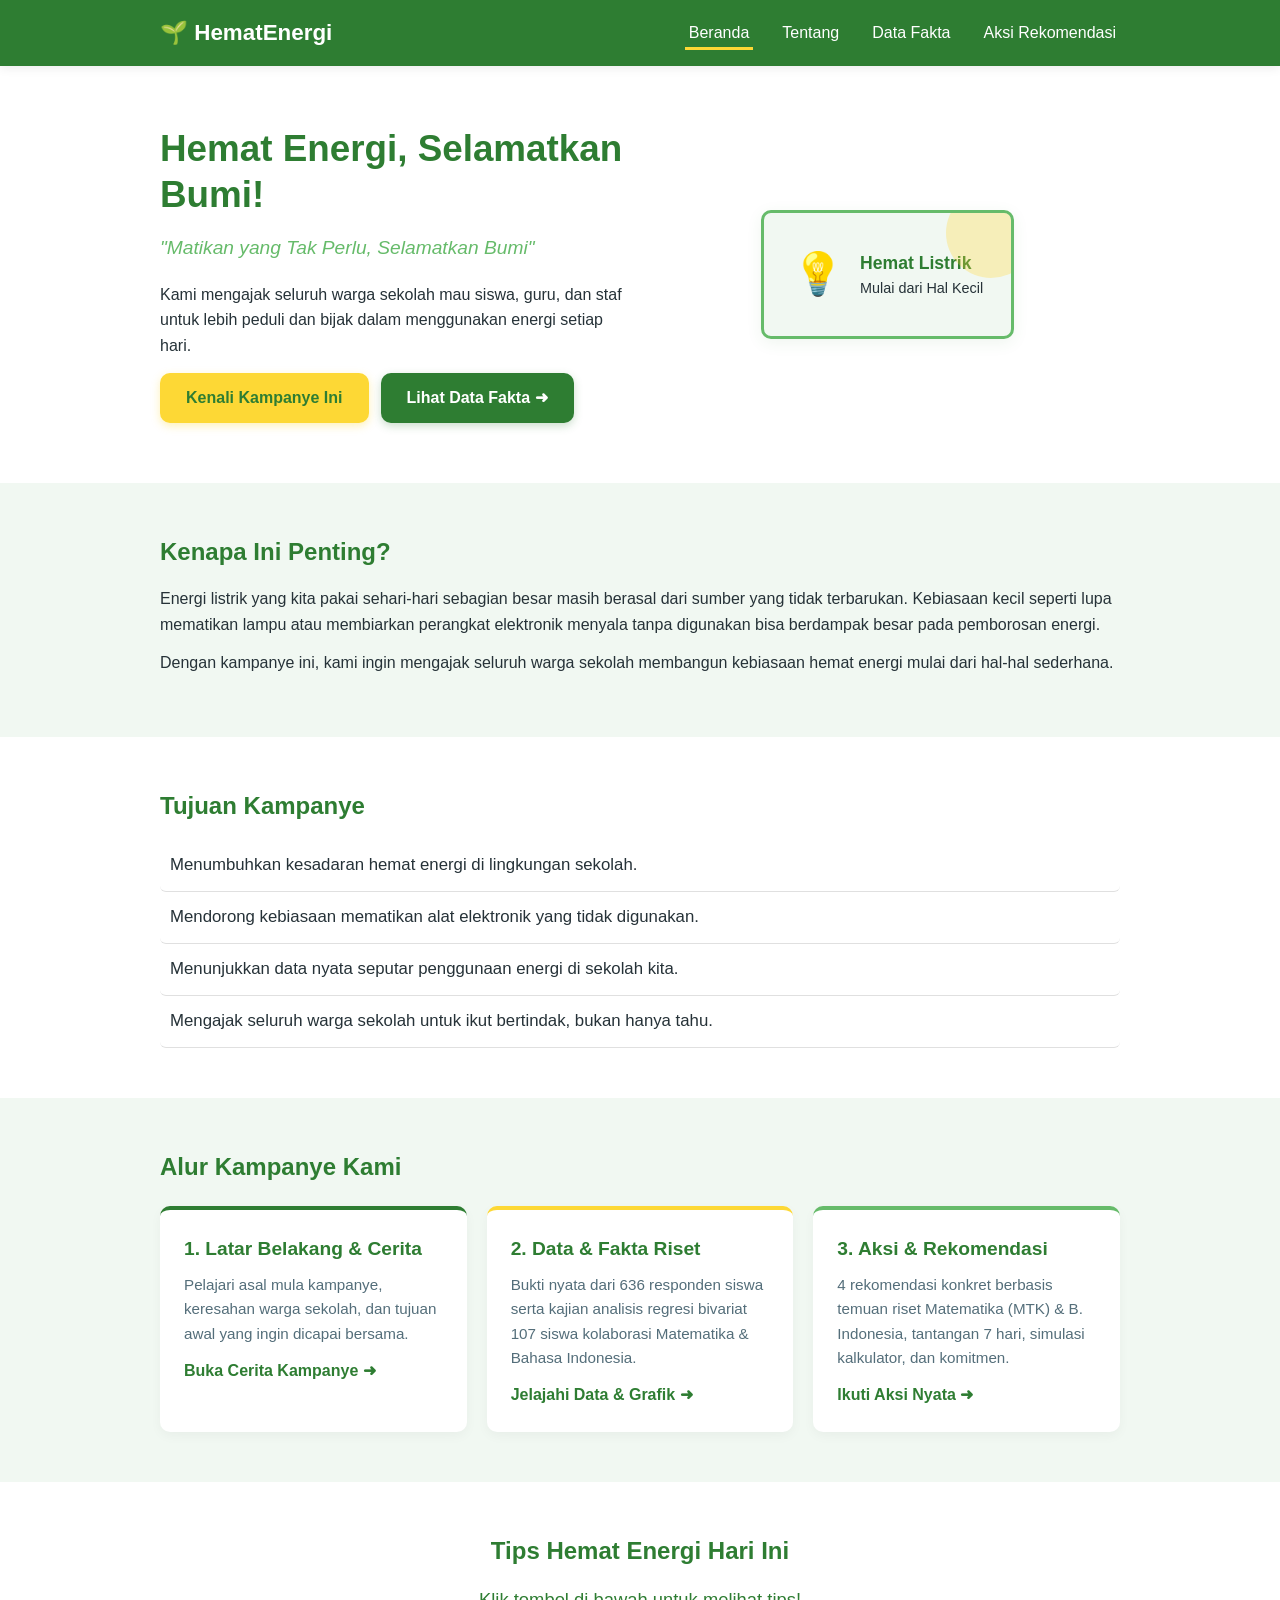
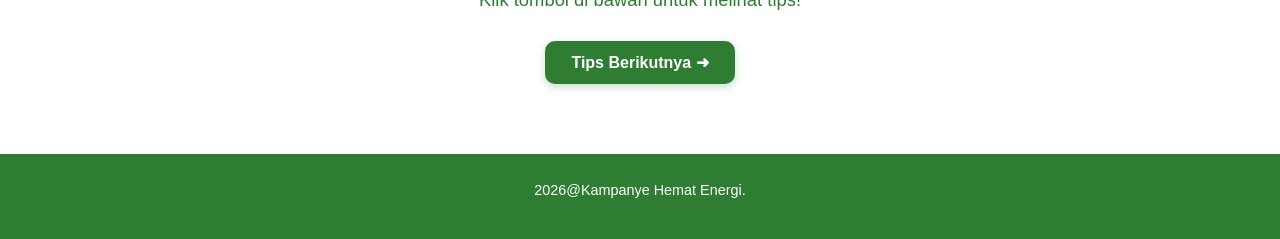
==== commit ebd426a9: "feat: Sesuaikan 4 rekomendasi konkret dengan penanda sumber MTK, B. Indonesia, dan Keduanya" ====
--- a/index.html
+++ b/index.html
@@ -99,7 +99,7 @@
                 </div>
                 <div style="background: #ffffff; padding: 24px; border-radius: var(--radius); border-top: 4px solid var(--color-secondary); box-shadow: 0 4px 12px rgba(0,0,0,0.04);">
                     <h3 style="font-size: 1.2rem; margin-bottom: 8px;">3. Aksi &amp; Rekomendasi</h3>
-                    <p style="font-size: 0.95rem; color: #546e7a;">5 rekomendasi konkret berbasis temuan riset empiris, tantangan 7 hari, simulasi kalkulator penghematan, dan formulir komitmen.</p>
+                    <p style="font-size: 0.95rem; color: #546e7a;">4 rekomendasi konkret berbasis temuan riset Matematika (MTK) &amp; B. Indonesia, tantangan 7 hari, simulasi kalkulator, dan komitmen.</p>
                     <a href="aksi.html" style="font-weight: bold; color: var(--color-primary);">Ikuti Aksi Nyata ➜</a>
                 </div>
             </div>
